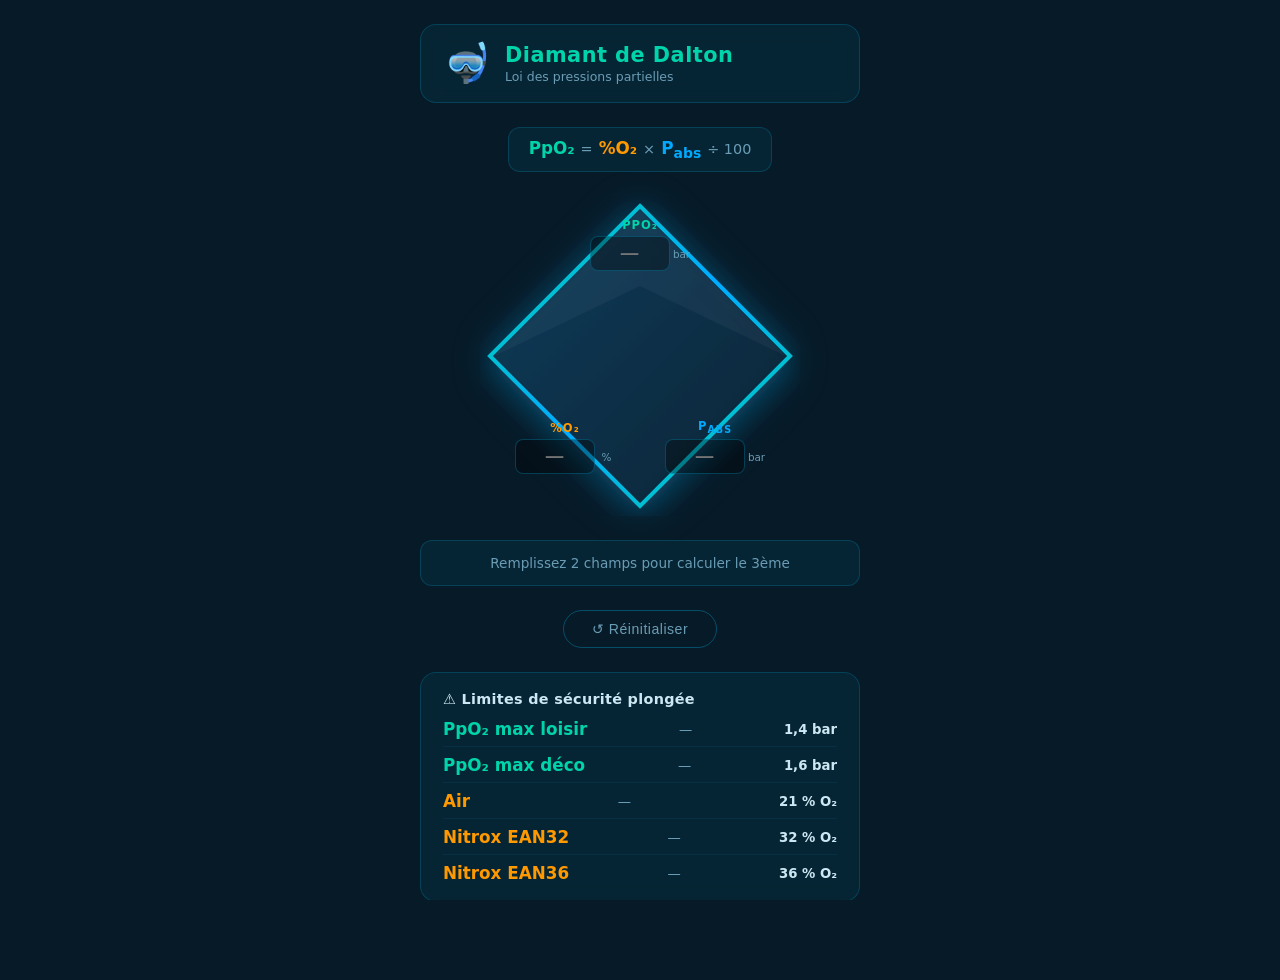
==== index.html @ 1effd00e "feat: PWA Diamant de Dalton — thème plongée sous-marine - Interface diamant SVG avec glassmorphism e" ====
<!DOCTYPE html>
<html lang="fr">
<head>
  <meta charset="UTF-8" />
  <meta name="viewport" content="width=device-width, initial-scale=1.0" />
  <meta name="theme-color" content="#0a2a3a" />
  <meta name="description" content="Calculette du Diamant de Dalton — Loi des pressions partielles" />
  <link rel="manifest" href="manifest.json" />
  <link rel="apple-touch-icon" href="icons/icon-192.png" />
  <title>Diamant de Dalton</title>
  <link rel="stylesheet" href="style.css" />
</head>
<body>

  <!-- Bulles de fond -->
  <div class="bubbles" aria-hidden="true">
    <span></span><span></span><span></span><span></span>
    <span></span><span></span><span></span><span></span>
    <span></span><span></span>
  </div>

  <main class="app">

    <header class="app-header">
      <div class="header-icon">🤿</div>
      <div>
        <h1>Diamant de Dalton</h1>
        <p class="subtitle">Loi des pressions partielles</p>
      </div>
    </header>

    <p class="formula-label">
      <span class="var ppo2-color">PpO₂</span>
      <span class="op">=</span>
      <span class="var pct-color">%O₂</span>
      <span class="op">×</span>
      <span class="var pabs-color">P<sub>abs</sub></span>
      <span class="op">÷ 100</span>
    </p>

    <!-- Diamant -->
    <div class="diamond-wrapper" role="region" aria-label="Diamant de Dalton">
      <svg class="diamond-svg" viewBox="0 0 320 320" xmlns="http://www.w3.org/2000/svg" aria-hidden="true">
        <!-- Ombre portée -->
        <defs>
          <filter id="glow">
            <feGaussianBlur stdDeviation="4" result="coloredBlur"/>
            <feMerge>
              <feMergeNode in="coloredBlur"/>
              <feMergeNode in="SourceGraphic"/>
            </feMerge>
          </filter>
          <filter id="shadow">
            <feDropShadow dx="0" dy="8" stdDeviation="12" flood-color="#0a4a6a" flood-opacity="0.7"/>
          </filter>
          <linearGradient id="diamondFill" x1="0%" y1="0%" x2="100%" y2="100%">
            <stop offset="0%" style="stop-color:#0d3d5c;stop-opacity:0.92"/>
            <stop offset="100%" style="stop-color:#072030;stop-opacity:0.92"/>
          </linearGradient>
          <linearGradient id="borderGrad" x1="0%" y1="0%" x2="100%" y2="100%">
            <stop offset="0%" style="stop-color:#00d4aa"/>
            <stop offset="50%" style="stop-color:#00aaff"/>
            <stop offset="100%" style="stop-color:#00d4aa"/>
          </linearGradient>
        </defs>

        <!-- Fond diamant -->
        <polygon points="160,10 310,160 160,310 10,160"
                 fill="url(#diamondFill)"
                 stroke="url(#borderGrad)"
                 stroke-width="4"
                 filter="url(#shadow)" />

        <!-- Reflet vitre -->
        <polygon points="160,14 306,160 160,90 14,160"
                 fill="white" opacity="0.04" />

        <!-- Ligne horizontale rouge -->
        <line x1="14" y1="160" x2="306" y2="160"
              stroke="#ff4d6a" stroke-width="2.5" filter="url(#glow)" />

        <!-- Ligne verticale bleue -->
        <line x1="160" y1="160" x2="160" y2="306"
              stroke="#00aaff" stroke-width="2.5" filter="url(#glow)" />
      </svg>

      <!-- Champ PpO2 — quadrant haut -->
      <div class="field-zone zone-top" id="zone-ppo2">
        <label for="ppo2">PpO₂</label>
        <div class="input-row">
          <input type="number" id="ppo2" placeholder="—" step="0.001" min="0" inputmode="decimal" />
          <span class="unit">bar</span>
        </div>
      </div>

      <!-- Champ %O2 — quadrant bas-gauche -->
      <div class="field-zone zone-bottom-left" id="zone-pct">
        <label for="pct">%O₂</label>
        <div class="input-row">
          <input type="number" id="pct" placeholder="—" step="0.1" min="0" max="100" inputmode="decimal" />
          <span class="unit">%</span>
        </div>
      </div>

      <!-- Champ Pabs — quadrant bas-droit -->
      <div class="field-zone zone-bottom-right" id="zone-pabs">
        <label for="pabs">P<sub>abs</sub></label>
        <div class="input-row">
          <input type="number" id="pabs" placeholder="—" step="0.1" min="0" inputmode="decimal" />
          <span class="unit">bar</span>
        </div>
      </div>
    </div>

    <!-- Message d'état -->
    <div class="status-bar" id="status" aria-live="polite">
      Remplissez 2 champs pour calculer le 3ème
    </div>

    <!-- Bouton reset -->
    <button class="btn-reset" id="btn-reset" aria-label="Réinitialiser les champs">
      ↺ Réinitialiser
    </button>

    <!-- Info contextuelle plongée -->
    <section class="info-card">
      <h2>⚠️ Limites de sécurité plongée</h2>
      <ul>
        <li><span class="var ppo2-color">PpO₂ max loisir</span> — <strong>1,4 bar</strong></li>
        <li><span class="var ppo2-color">PpO₂ max déco</span> — <strong>1,6 bar</strong></li>
        <li><span class="var pct-color">Air</span> — <strong>21 % O₂</strong></li>
        <li><span class="var pct-color">Nitrox EAN32</span> — <strong>32 % O₂</strong></li>
        <li><span class="var pct-color">Nitrox EAN36</span> — <strong>36 % O₂</strong></li>
      </ul>
    </section>

    <footer class="app-footer">
      Diamant de Dalton · PWA hors ligne
    </footer>

  </main>

  <script src="app.js"></script>
  <script>
    if ('serviceWorker' in navigator) {
      navigator.serviceWorker.register('sw.js');
    }
  </script>
</body>
</html>
---- style.css ----
/* ── Reset & base ── */
*, *::before, *::after { box-sizing: border-box; margin: 0; padding: 0; }

:root {
  --bg-deep:    #071a27;
  --bg-mid:     #0a2a3a;
  --bg-card:    rgba(0, 180, 220, 0.07);
  --border:     rgba(0, 200, 255, 0.18);
  --teal:       #00d4aa;
  --blue:       #00aaff;
  --red:        #ff4d6a;
  --text:       #cce8f4;
  --text-dim:   #6a9db5;
  --radius:     16px;
  --font:       'Segoe UI', system-ui, sans-serif;
}

html, body {
  height: 100%;
  font-family: var(--font);
  background: var(--bg-deep);
  color: var(--text);
  overflow-x: hidden;
}

/* ── Bulles animées ── */
.bubbles {
  position: fixed;
  inset: 0;
  pointer-events: none;
  overflow: hidden;
  z-index: 0;
}
.bubbles span {
  position: absolute;
  bottom: -60px;
  border-radius: 50%;
  background: rgba(0, 200, 255, 0.08);
  border: 1px solid rgba(0, 200, 255, 0.15);
  animation: rise linear infinite;
}
.bubbles span:nth-child(1)  { width:20px;height:20px;left:10%;animation-duration:9s;animation-delay:0s; }
.bubbles span:nth-child(2)  { width:12px;height:12px;left:22%;animation-duration:7s;animation-delay:1.5s; }
.bubbles span:nth-child(3)  { width:30px;height:30px;left:35%;animation-duration:11s;animation-delay:0.5s; }
.bubbles span:nth-child(4)  { width:10px;height:10px;left:48%;animation-duration:8s;animation-delay:3s; }
.bubbles span:nth-child(5)  { width:24px;height:24px;left:60%;animation-duration:10s;animation-delay:1s; }
.bubbles span:nth-child(6)  { width:16px;height:16px;left:72%;animation-duration:6s;animation-delay:2s; }
.bubbles span:nth-child(7)  { width:8px;height:8px;left:82%;animation-duration:12s;animation-delay:0.8s; }
.bubbles span:nth-child(8)  { width:28px;height:28px;left:5%;animation-duration:9.5s;animation-delay:4s; }
.bubbles span:nth-child(9)  { width:14px;height:14px;left:90%;animation-duration:7.5s;animation-delay:2.5s; }
.bubbles span:nth-child(10) { width:18px;height:18px;left:55%;animation-duration:8.5s;animation-delay:1.2s; }

@keyframes rise {
  0%   { transform: translateY(0) scale(1); opacity: 0; }
  10%  { opacity: 1; }
  90%  { opacity: 0.6; }
  100% { transform: translateY(-110vh) scale(0.6); opacity: 0; }
}

/* ── Layout ── */
.app {
  position: relative;
  z-index: 1;
  max-width: 480px;
  margin: 0 auto;
  padding: 24px 20px 40px;
  display: flex;
  flex-direction: column;
  align-items: center;
  gap: 24px;
}

/* ── Header ── */
.app-header {
  display: flex;
  align-items: center;
  gap: 14px;
  align-self: stretch;
  padding: 18px 22px;
  background: var(--bg-card);
  border: 1px solid var(--border);
  border-radius: var(--radius);
  backdrop-filter: blur(10px);
}
.header-icon { font-size: 2.4rem; line-height: 1; }
h1 {
  font-size: 1.3rem;
  font-weight: 700;
  color: var(--teal);
  letter-spacing: 0.5px;
}
.subtitle {
  font-size: 0.78rem;
  color: var(--text-dim);
  margin-top: 2px;
}

/* ── Formule ── */
.formula-label {
  font-size: 1rem;
  display: flex;
  align-items: baseline;
  gap: 6px;
  background: var(--bg-card);
  border: 1px solid var(--border);
  border-radius: 12px;
  padding: 10px 20px;
  flex-wrap: wrap;
  justify-content: center;
}
.var        { font-weight: 700; font-size: 1.05rem; }
.ppo2-color { color: var(--teal); }
.pct-color  { color: #ff9900; }
.pabs-color { color: var(--blue); }
.op         { color: var(--text-dim); font-size: 0.9rem; }

/* ── Diamant SVG ── */
.diamond-wrapper {
  position: relative;
  width: 320px;
  height: 320px;
  flex-shrink: 0;
}
.diamond-svg {
  position: absolute;
  inset: 0;
  width: 100%;
  height: 100%;
  filter: drop-shadow(0 0 18px rgba(0, 180, 255, 0.25));
}

/* ── Zones de champs dans le diamant ── */
.field-zone {
  position: absolute;
  display: flex;
  flex-direction: column;
  align-items: center;
  justify-content: center;
  gap: 4px;
}

/* Haut : PpO2 */
.zone-top {
  top: 22px;
  left: 50%;
  transform: translateX(-50%);
  width: 160px;
  text-align: center;
}

/* Bas-gauche : %O2 */
.zone-bottom-left {
  bottom: 42px;
  left: 20px;
  width: 130px;
  text-align: center;
}

/* Bas-droit : Pabs */
.zone-bottom-right {
  bottom: 42px;
  right: 20px;
  width: 130px;
  text-align: center;
}

.field-zone label {
  font-size: 0.72rem;
  font-weight: 600;
  letter-spacing: 1px;
  text-transform: uppercase;
  color: var(--text-dim);
  pointer-events: none;
}

.input-row {
  display: flex;
  align-items: center;
  gap: 3px;
}

.field-zone input {
  width: 80px;
  background: rgba(0, 0, 0, 0.35);
  border: 1.5px solid rgba(0, 200, 255, 0.25);
  border-radius: 8px;
  color: #fff;
  font-size: 1.1rem;
  font-weight: 600;
  text-align: center;
  padding: 6px 4px;
  outline: none;
  transition: border-color 0.2s, box-shadow 0.2s, background 0.2s;
  -moz-appearance: textfield;
}
.field-zone input::-webkit-inner-spin-button,
.field-zone input::-webkit-outer-spin-button { -webkit-appearance: none; }

.field-zone input:focus {
  border-color: var(--teal);
  box-shadow: 0 0 0 3px rgba(0, 212, 170, 0.18);
  background: rgba(0, 0, 0, 0.5);
}

/* Champ calculé */
.field-zone input.computed {
  background: rgba(0, 212, 170, 0.1);
  border-color: var(--teal);
  color: var(--teal);
  animation: pulse-in 0.35s ease;
}
.field-zone input.computed-warning {
  background: rgba(255, 77, 106, 0.1);
  border-color: var(--red);
  color: var(--red);
  animation: pulse-in 0.35s ease;
}

@keyframes pulse-in {
  0%   { transform: scale(0.92); opacity: 0.4; }
  60%  { transform: scale(1.04); }
  100% { transform: scale(1);    opacity: 1; }
}

.unit {
  font-size: 0.65rem;
  color: var(--text-dim);
  min-width: 18px;
}

/* ── Zone couleurs ── */
#zone-ppo2 label  { color: var(--teal); }
#zone-pct  label  { color: #ff9900; }
#zone-pabs label  { color: var(--blue); }

/* ── Barre de statut ── */
.status-bar {
  width: 100%;
  background: var(--bg-card);
  border: 1px solid var(--border);
  border-radius: 12px;
  padding: 12px 18px;
  font-size: 0.85rem;
  color: var(--text-dim);
  text-align: center;
  min-height: 46px;
  display: flex;
  align-items: center;
  justify-content: center;
  transition: color 0.3s, border-color 0.3s;
}
.status-bar.ok      { color: var(--teal);  border-color: rgba(0,212,170,0.4); }
.status-bar.warning { color: var(--red);   border-color: rgba(255,77,106,0.4); }

/* ── Bouton reset ── */
.btn-reset {
  background: transparent;
  border: 1.5px solid rgba(0, 200, 255, 0.3);
  border-radius: 24px;
  color: var(--text-dim);
  font-size: 0.88rem;
  padding: 10px 28px;
  cursor: pointer;
  transition: all 0.2s;
  letter-spacing: 0.5px;
}
.btn-reset:hover {
  border-color: var(--teal);
  color: var(--teal);
  background: rgba(0, 212, 170, 0.07);
}
.btn-reset:active { transform: scale(0.96); }

/* ── Carte info ── */
.info-card {
  width: 100%;
  background: var(--bg-card);
  border: 1px solid var(--border);
  border-radius: var(--radius);
  padding: 18px 22px;
  backdrop-filter: blur(8px);
}
.info-card h2 {
  font-size: 0.9rem;
  font-weight: 700;
  color: var(--text);
  margin-bottom: 12px;
  letter-spacing: 0.3px;
}
.info-card ul {
  list-style: none;
  display: flex;
  flex-direction: column;
  gap: 8px;
}
.info-card li {
  font-size: 0.83rem;
  color: var(--text-dim);
  display: flex;
  justify-content: space-between;
  align-items: center;
  padding-bottom: 7px;
  border-bottom: 1px solid rgba(0,200,255,0.07);
}
.info-card li:last-child { border-bottom: none; padding-bottom: 0; }
.info-card strong { color: var(--text); font-weight: 600; }

/* ── Footer ── */
.app-footer {
  font-size: 0.72rem;
  color: var(--text-dim);
  opacity: 0.5;
  letter-spacing: 0.5px;
}

/* ── Responsive ── */
@media (max-width: 360px) {
  .diamond-wrapper { width: 280px; height: 280px; }
  .zone-top        { width: 140px; }
  .zone-bottom-left, .zone-bottom-right { width: 110px; }
  .field-zone input { width: 68px; font-size: 1rem; }
}
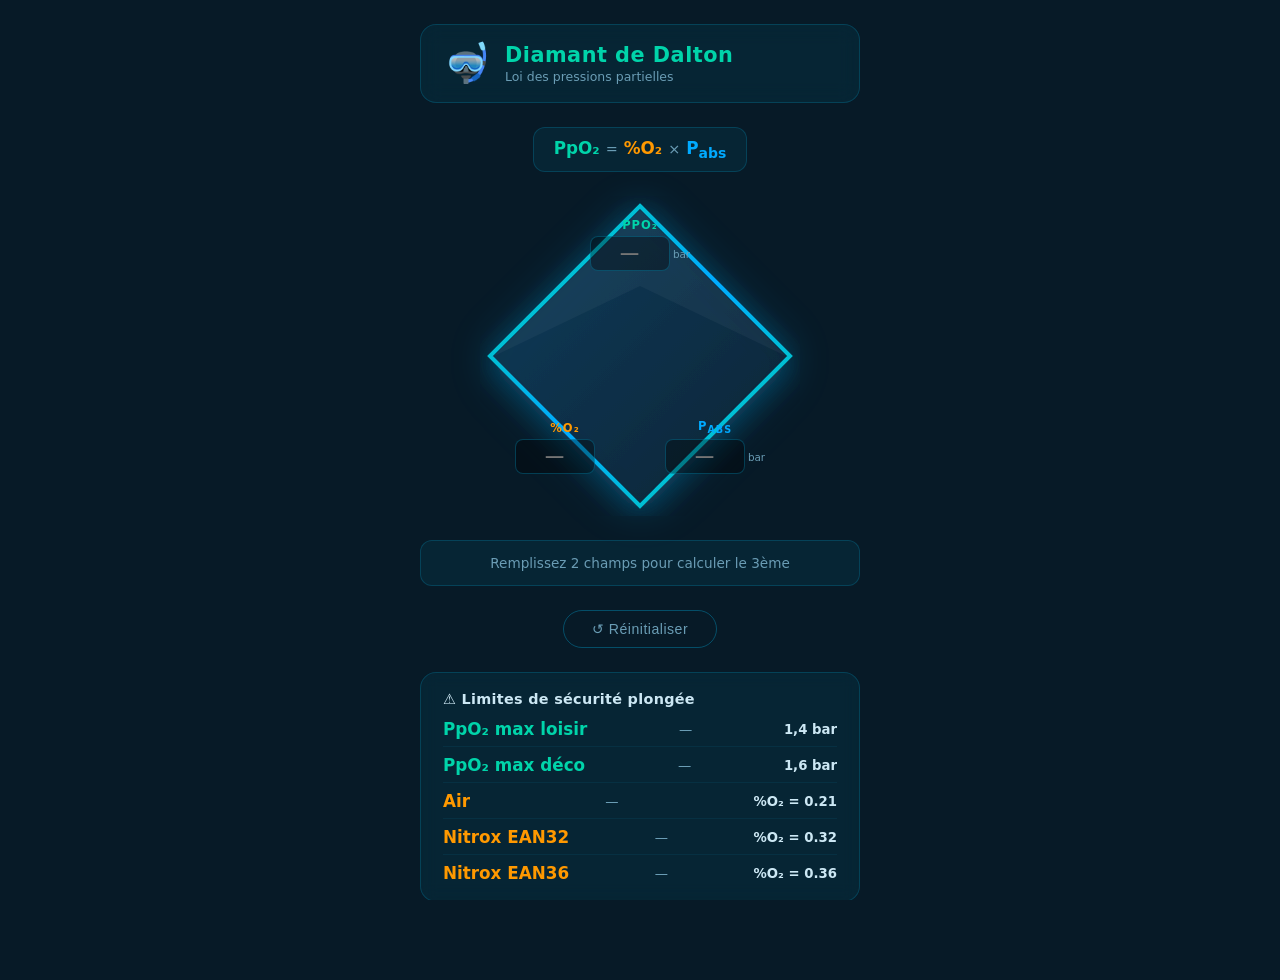
==== commit 8953efab: "fix: formules Dalton sans division par 100 PpO2 = %O2 * Pabs  (où %O2 est une fraction 0-1) %O2  = P" ====
--- a/index.html
+++ b/index.html
@@ -35,7 +35,6 @@
       <span class="var pct-color">%O₂</span>
       <span class="op">×</span>
       <span class="var pabs-color">P<sub>abs</sub></span>
-      <span class="op">÷ 100</span>
     </p>
 
     <!-- Diamant -->
@@ -97,8 +96,8 @@
       <div class="field-zone zone-bottom-left" id="zone-pct">
         <label for="pct">%O₂</label>
         <div class="input-row">
-          <input type="number" id="pct" placeholder="—" step="0.1" min="0" max="100" inputmode="decimal" />
-          <span class="unit">%</span>
+          <input type="number" id="pct" placeholder="—" step="0.001" min="0" max="1" inputmode="decimal" />
+          <span class="unit"></span>
         </div>
       </div>
 
@@ -128,9 +127,9 @@
       <ul>
         <li><span class="var ppo2-color">PpO₂ max loisir</span> — <strong>1,4 bar</strong></li>
         <li><span class="var ppo2-color">PpO₂ max déco</span> — <strong>1,6 bar</strong></li>
-        <li><span class="var pct-color">Air</span> — <strong>21 % O₂</strong></li>
-        <li><span class="var pct-color">Nitrox EAN32</span> — <strong>32 % O₂</strong></li>
-        <li><span class="var pct-color">Nitrox EAN36</span> — <strong>36 % O₂</strong></li>
+        <li><span class="var pct-color">Air</span> — <strong>%O₂ = 0.21</strong></li>
+        <li><span class="var pct-color">Nitrox EAN32</span> — <strong>%O₂ = 0.32</strong></li>
+        <li><span class="var pct-color">Nitrox EAN36</span> — <strong>%O₂ = 0.36</strong></li>
       </ul>
     </section>
 
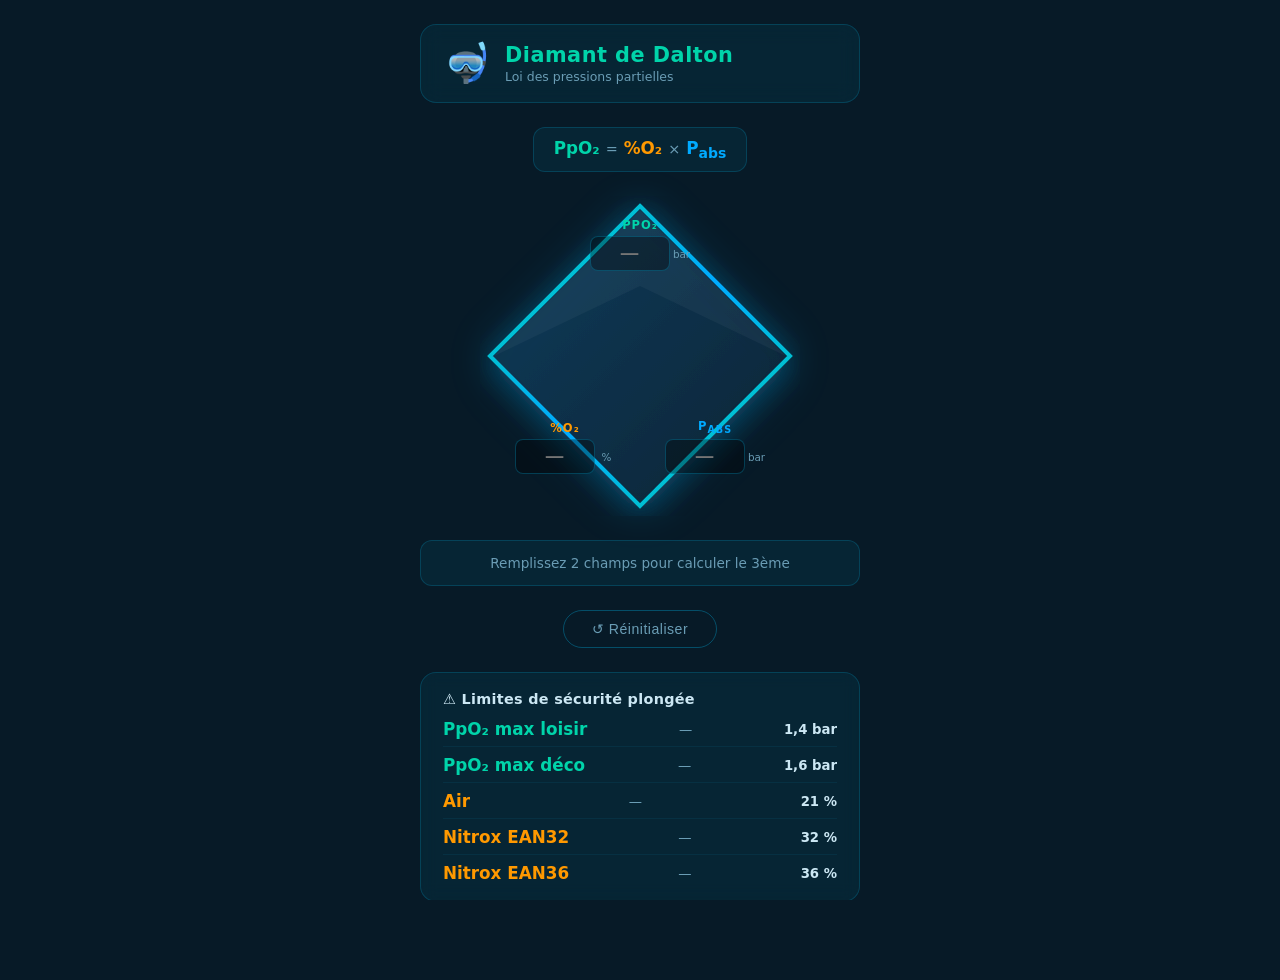
==== commit 757a5201: "fix: %O2 en pourcentage (0-100) avec division interne par 100 https://claude.ai/code/session_01TVyzd" ====
--- a/index.html
+++ b/index.html
@@ -96,8 +96,8 @@
       <div class="field-zone zone-bottom-left" id="zone-pct">
         <label for="pct">%O₂</label>
         <div class="input-row">
-          <input type="number" id="pct" placeholder="—" step="0.001" min="0" max="1" inputmode="decimal" />
-          <span class="unit"></span>
+          <input type="number" id="pct" placeholder="—" step="0.1" min="0" max="100" inputmode="decimal" />
+          <span class="unit">%</span>
         </div>
       </div>
 
@@ -127,9 +127,9 @@
       <ul>
         <li><span class="var ppo2-color">PpO₂ max loisir</span> — <strong>1,4 bar</strong></li>
         <li><span class="var ppo2-color">PpO₂ max déco</span> — <strong>1,6 bar</strong></li>
-        <li><span class="var pct-color">Air</span> — <strong>%O₂ = 0.21</strong></li>
-        <li><span class="var pct-color">Nitrox EAN32</span> — <strong>%O₂ = 0.32</strong></li>
-        <li><span class="var pct-color">Nitrox EAN36</span> — <strong>%O₂ = 0.36</strong></li>
+        <li><span class="var pct-color">Air</span> — <strong>21 %</strong></li>
+        <li><span class="var pct-color">Nitrox EAN32</span> — <strong>32 %</strong></li>
+        <li><span class="var pct-color">Nitrox EAN36</span> — <strong>36 %</strong></li>
       </ul>
     </section>
 
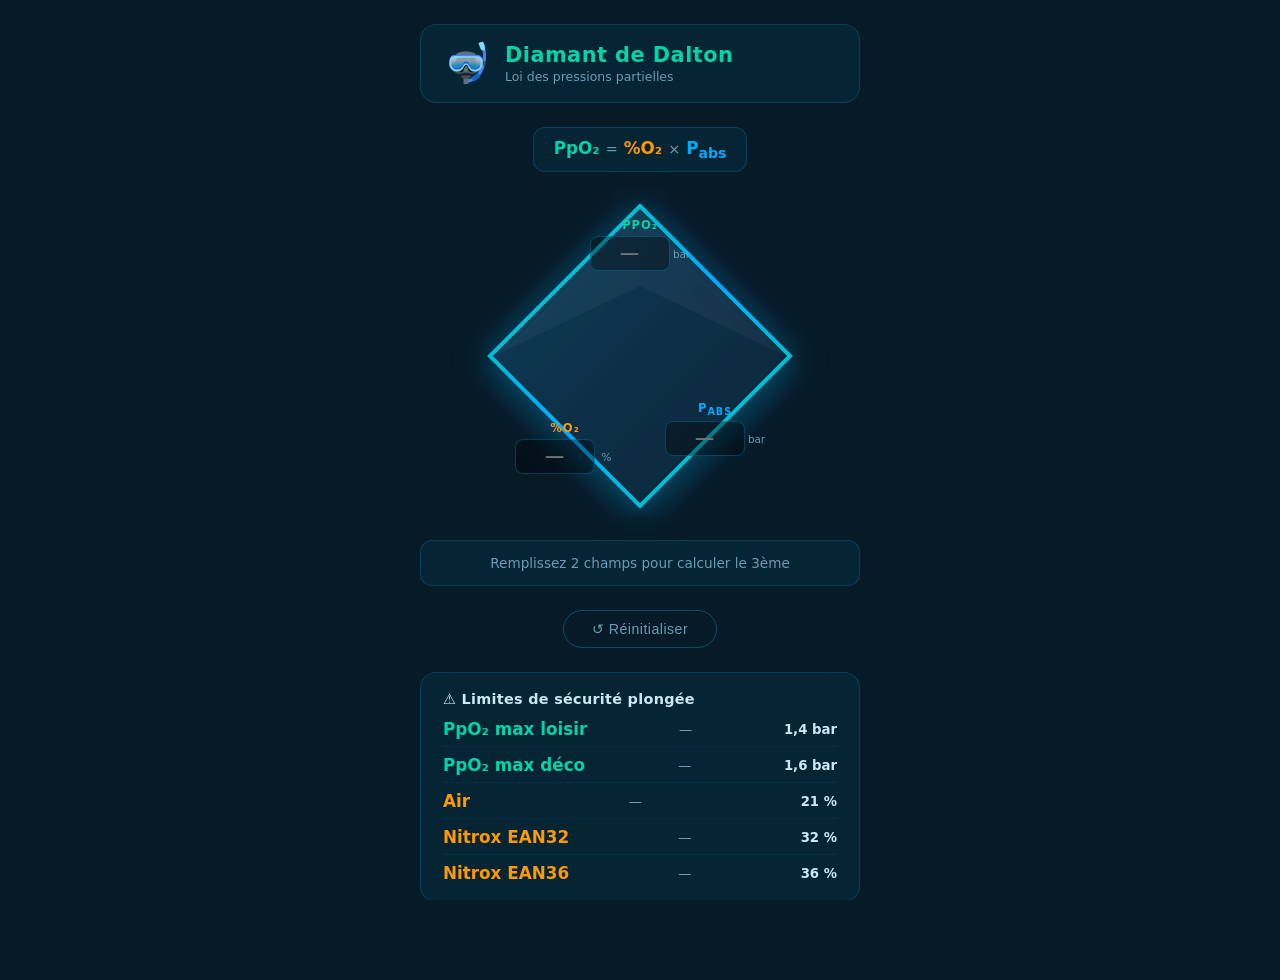
==== commit d1eca805: "feat: affichage profondeur en mètres sous le champ Pabs (Pabs - 1) × 10 = profondeur en m Ex: 1.6 ba" ====
--- a/index.html
+++ b/index.html
@@ -87,7 +87,7 @@
       <div class="field-zone zone-top" id="zone-ppo2">
         <label for="ppo2">PpO₂</label>
         <div class="input-row">
-          <input type="number" id="ppo2" placeholder="—" step="0.001" min="0" inputmode="decimal" />
+          <input type="text" id="ppo2" placeholder="—" inputmode="decimal" autocomplete="off" />
           <span class="unit">bar</span>
         </div>
       </div>
@@ -96,7 +96,7 @@
       <div class="field-zone zone-bottom-left" id="zone-pct">
         <label for="pct">%O₂</label>
         <div class="input-row">
-          <input type="number" id="pct" placeholder="—" step="0.1" min="0" max="100" inputmode="decimal" />
+          <input type="text" id="pct" placeholder="—" inputmode="decimal" autocomplete="off" />
           <span class="unit">%</span>
         </div>
       </div>
@@ -105,9 +105,10 @@
       <div class="field-zone zone-bottom-right" id="zone-pabs">
         <label for="pabs">P<sub>abs</sub></label>
         <div class="input-row">
-          <input type="number" id="pabs" placeholder="—" step="0.1" min="0" inputmode="decimal" />
+          <input type="text" id="pabs" placeholder="—" inputmode="decimal" autocomplete="off" />
           <span class="unit">bar</span>
         </div>
+        <span class="depth-hint" id="depth-hint"></span>
       </div>
     </div>
 
--- a/style.css
+++ b/style.css
@@ -228,6 +228,14 @@
   min-width: 18px;
 }
 
+.depth-hint {
+  font-size: 0.68rem;
+  color: var(--blue);
+  font-weight: 600;
+  min-height: 14px;
+  letter-spacing: 0.3px;
+}
+
 /* ── Zone couleurs ── */
 #zone-ppo2 label  { color: var(--teal); }
 #zone-pct  label  { color: #ff9900; }
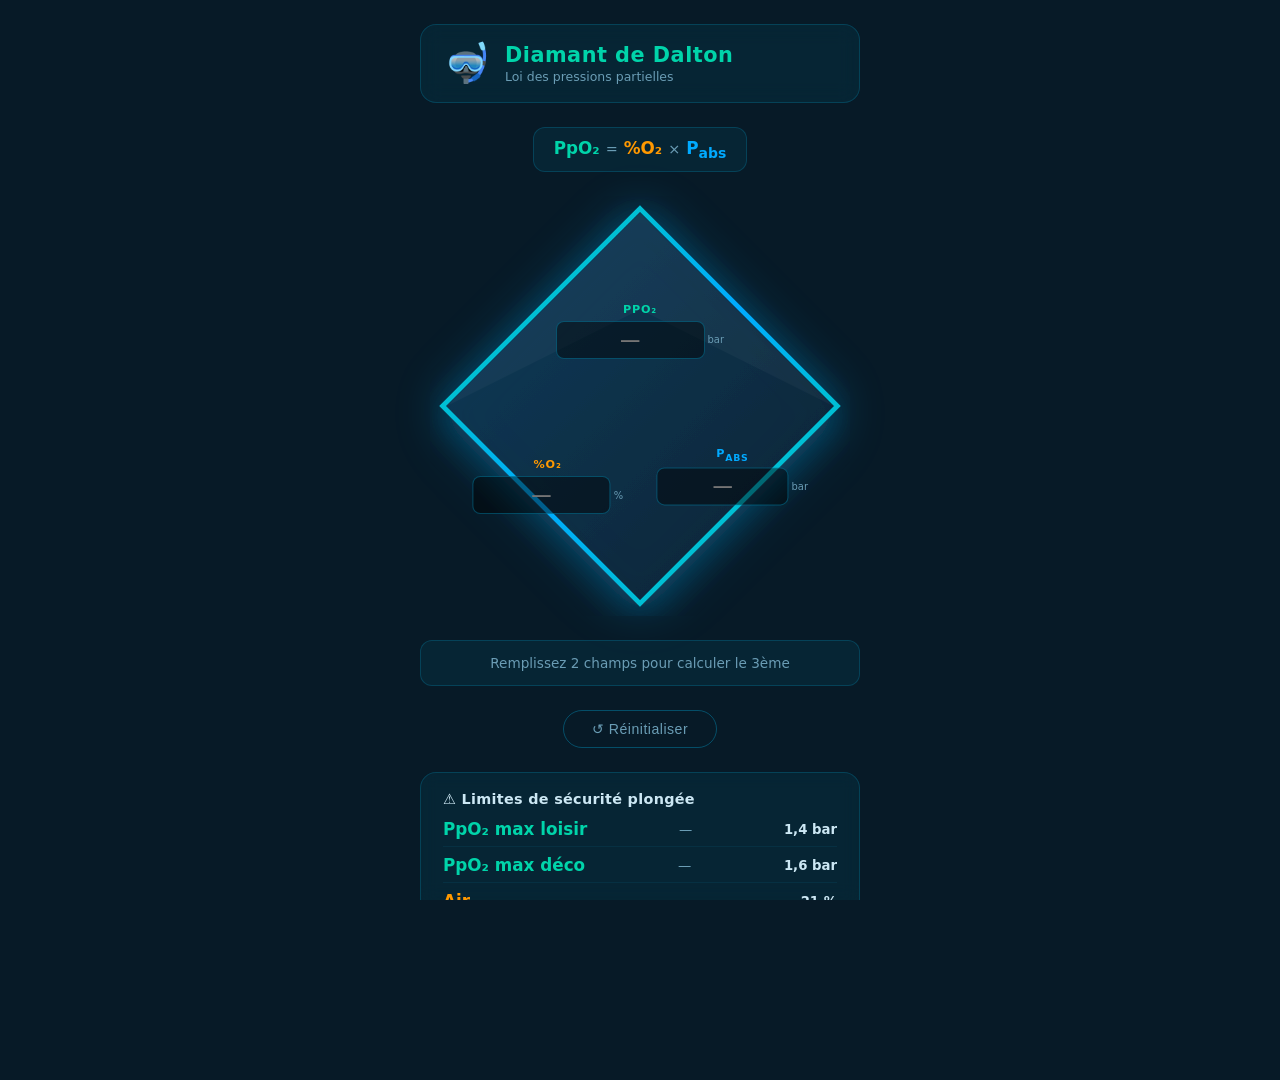
==== commit dc3eb35b: "feat: diamant agrandi pleine largeur, champs à l'intérieur - Diamond 420px (94vw), positionnement % " ====
--- a/index.html
+++ b/index.html
@@ -39,8 +39,7 @@
 
     <!-- Diamant -->
     <div class="diamond-wrapper" role="region" aria-label="Diamant de Dalton">
-      <svg class="diamond-svg" viewBox="0 0 320 320" xmlns="http://www.w3.org/2000/svg" aria-hidden="true">
-        <!-- Ombre portée -->
+      <svg class="diamond-svg" viewBox="0 0 400 400" xmlns="http://www.w3.org/2000/svg" aria-hidden="true">
         <defs>
           <filter id="glow">
             <feGaussianBlur stdDeviation="4" result="coloredBlur"/>
@@ -50,11 +49,11 @@
             </feMerge>
           </filter>
           <filter id="shadow">
-            <feDropShadow dx="0" dy="8" stdDeviation="12" flood-color="#0a4a6a" flood-opacity="0.7"/>
+            <feDropShadow dx="0" dy="10" stdDeviation="14" flood-color="#0a4a6a" flood-opacity="0.7"/>
           </filter>
           <linearGradient id="diamondFill" x1="0%" y1="0%" x2="100%" y2="100%">
-            <stop offset="0%" style="stop-color:#0d3d5c;stop-opacity:0.92"/>
-            <stop offset="100%" style="stop-color:#072030;stop-opacity:0.92"/>
+            <stop offset="0%" style="stop-color:#0d3d5c;stop-opacity:0.95"/>
+            <stop offset="100%" style="stop-color:#072030;stop-opacity:0.95"/>
           </linearGradient>
           <linearGradient id="borderGrad" x1="0%" y1="0%" x2="100%" y2="100%">
             <stop offset="0%" style="stop-color:#00d4aa"/>
@@ -64,22 +63,22 @@
         </defs>
 
         <!-- Fond diamant -->
-        <polygon points="160,10 310,160 160,310 10,160"
+        <polygon points="200,12 388,200 200,388 12,200"
                  fill="url(#diamondFill)"
                  stroke="url(#borderGrad)"
-                 stroke-width="4"
+                 stroke-width="4.5"
                  filter="url(#shadow)" />
 
-        <!-- Reflet vitre -->
-        <polygon points="160,14 306,160 160,90 14,160"
-                 fill="white" opacity="0.04" />
+        <!-- Reflet vitre haut -->
+        <polygon points="200,16 384,200 200,108 16,200"
+                 fill="white" opacity="0.03" />
 
-        <!-- Ligne horizontale rouge -->
-        <line x1="14" y1="160" x2="306" y2="160"
+        <!-- Ligne horizontale rouge : arête gauche → arête droite -->
+        <line x1="16" y1="200" x2="384" y2="200"
               stroke="#ff4d6a" stroke-width="2.5" filter="url(#glow)" />
 
-        <!-- Ligne verticale bleue -->
-        <line x1="160" y1="160" x2="160" y2="306"
+        <!-- Ligne verticale bleue : centre → sommet bas -->
+        <line x1="200" y1="200" x2="200" y2="384"
               stroke="#00aaff" stroke-width="2.5" filter="url(#glow)" />
       </svg>
 
--- a/style.css
+++ b/style.css
@@ -117,16 +117,17 @@
 /* ── Diamant SVG ── */
 .diamond-wrapper {
   position: relative;
-  width: 320px;
-  height: 320px;
+  width: min(420px, 94vw);
+  aspect-ratio: 1;
   flex-shrink: 0;
+  align-self: center;
 }
 .diamond-svg {
   position: absolute;
   inset: 0;
   width: 100%;
   height: 100%;
-  filter: drop-shadow(0 0 18px rgba(0, 180, 255, 0.25));
+  filter: drop-shadow(0 0 22px rgba(0, 180, 255, 0.3));
 }
 
 /* ── Zones de champs dans le diamant ── */
@@ -135,82 +136,78 @@
   display: flex;
   flex-direction: column;
   align-items: center;
+  gap: 5px;
+  transform: translate(-50%, -50%);
+  text-align: center;
+}
+
+/* Haut : PpO2 — centroïde du triangle supérieur */
+.zone-top {
+  left: 50%;
+  top: 32%;
+  width: 40%;
+}
+
+/* Bas-gauche : %O2 — centroïde du triangle bas-gauche */
+.zone-bottom-left {
+  left: 28%;
+  top: 69%;
+  width: 36%;
+}
+
+/* Bas-droit : Pabs — centroïde du triangle bas-droit */
+.zone-bottom-right {
+  left: 72%;
+  top: 69%;
+  width: 36%;
+}
+
+.field-zone label {
+  font-size: 0.7rem;
+  font-weight: 700;
+  letter-spacing: 0.8px;
+  text-transform: uppercase;
+  pointer-events: none;
+}
+
+.input-row {
+  display: flex;
+  align-items: center;
   justify-content: center;
-  gap: 4px;
-}
-
-/* Haut : PpO2 */
-.zone-top {
-  top: 22px;
-  left: 50%;
-  transform: translateX(-50%);
-  width: 160px;
-  text-align: center;
-}
-
-/* Bas-gauche : %O2 */
-.zone-bottom-left {
-  bottom: 42px;
-  left: 20px;
-  width: 130px;
-  text-align: center;
-}
-
-/* Bas-droit : Pabs */
-.zone-bottom-right {
-  bottom: 42px;
-  right: 20px;
-  width: 130px;
-  text-align: center;
-}
-
-.field-zone label {
-  font-size: 0.72rem;
-  font-weight: 600;
-  letter-spacing: 1px;
-  text-transform: uppercase;
-  color: var(--text-dim);
-  pointer-events: none;
-}
-
-.input-row {
-  display: flex;
-  align-items: center;
   gap: 3px;
+  width: 100%;
 }
 
 .field-zone input {
-  width: 80px;
-  background: rgba(0, 0, 0, 0.35);
-  border: 1.5px solid rgba(0, 200, 255, 0.25);
+  flex: 1;
+  min-width: 0;
+  background: rgba(0, 0, 0, 0.45);
+  border: 1.5px solid rgba(0, 200, 255, 0.3);
   border-radius: 8px;
   color: #fff;
-  font-size: 1.1rem;
-  font-weight: 600;
+  font-size: 1.15rem;
+  font-weight: 700;
   text-align: center;
-  padding: 6px 4px;
+  padding: 7px 4px;
   outline: none;
   transition: border-color 0.2s, box-shadow 0.2s, background 0.2s;
-  -moz-appearance: textfield;
-}
-.field-zone input::-webkit-inner-spin-button,
-.field-zone input::-webkit-outer-spin-button { -webkit-appearance: none; }
+}
 
 .field-zone input:focus {
   border-color: var(--teal);
-  box-shadow: 0 0 0 3px rgba(0, 212, 170, 0.18);
-  background: rgba(0, 0, 0, 0.5);
+  box-shadow: 0 0 0 3px rgba(0, 212, 170, 0.2);
+  background: rgba(0, 0, 0, 0.6);
 }
 
 /* Champ calculé */
 .field-zone input.computed {
-  background: rgba(0, 212, 170, 0.1);
+  background: rgba(0, 212, 170, 0.12);
   border-color: var(--teal);
   color: var(--teal);
   animation: pulse-in 0.35s ease;
 }
 .field-zone input.computed-warning {
-  background: rgba(255, 77, 106, 0.1);
+  background: rgba(255, 77, 106, 0.12);
   border-color: var(--red);
   color: var(--red);
   animation: pulse-in 0.35s ease;
@@ -223,13 +220,13 @@
 }
 
 .unit {
-  font-size: 0.65rem;
-  color: var(--text-dim);
-  min-width: 18px;
+  font-size: 0.62rem;
+  color: var(--text-dim);
+  white-space: nowrap;
 }
 
 .depth-hint {
-  font-size: 0.68rem;
+  font-size: 0.7rem;
   color: var(--blue);
   font-weight: 600;
   min-height: 14px;
@@ -322,9 +319,7 @@
 }
 
 /* ── Responsive ── */
-@media (max-width: 360px) {
-  .diamond-wrapper { width: 280px; height: 280px; }
-  .zone-top        { width: 140px; }
-  .zone-bottom-left, .zone-bottom-right { width: 110px; }
-  .field-zone input { width: 68px; font-size: 1rem; }
-}
+@media (max-width: 340px) {
+  .field-zone input { font-size: 0.95rem; padding: 5px 3px; }
+  .field-zone label { font-size: 0.62rem; }
+}
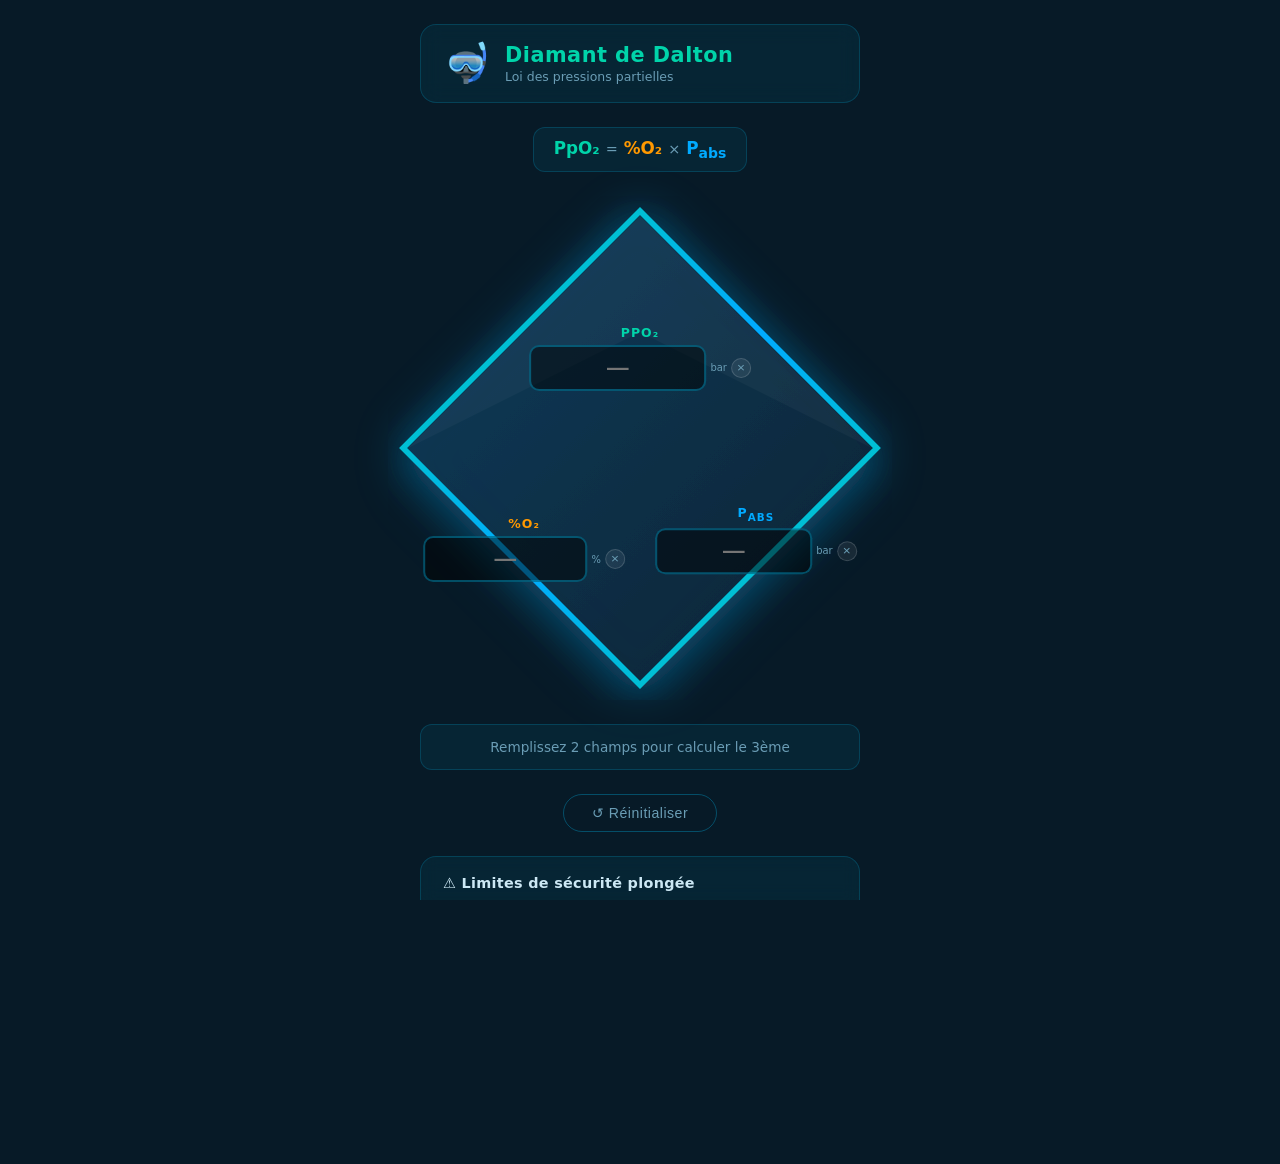
==== commit 503b42aa: "feat: diamant +20%, lisibilité améliorée, bouton × par champ - Diamond 504px (96vw), zones élargies " ====
--- a/index.html
+++ b/index.html
@@ -88,6 +88,7 @@
         <div class="input-row">
           <input type="text" id="ppo2" placeholder="—" inputmode="decimal" autocomplete="off" />
           <span class="unit">bar</span>
+          <button class="btn-clear" data-target="ppo2" tabindex="-1" aria-label="Effacer PpO₂">×</button>
         </div>
       </div>
 
@@ -97,6 +98,7 @@
         <div class="input-row">
           <input type="text" id="pct" placeholder="—" inputmode="decimal" autocomplete="off" />
           <span class="unit">%</span>
+          <button class="btn-clear" data-target="pct" tabindex="-1" aria-label="Effacer %O₂">×</button>
         </div>
       </div>
 
@@ -106,6 +108,7 @@
         <div class="input-row">
           <input type="text" id="pabs" placeholder="—" inputmode="decimal" autocomplete="off" />
           <span class="unit">bar</span>
+          <button class="btn-clear" data-target="pabs" tabindex="-1" aria-label="Effacer Pabs">×</button>
         </div>
         <span class="depth-hint" id="depth-hint"></span>
       </div>
--- a/style.css
+++ b/style.css
@@ -117,7 +117,7 @@
 /* ── Diamant SVG ── */
 .diamond-wrapper {
   position: relative;
-  width: min(420px, 94vw);
+  width: min(504px, 96vw);
   aspect-ratio: 1;
   flex-shrink: 0;
   align-self: center;
@@ -145,27 +145,27 @@
 .zone-top {
   left: 50%;
   top: 32%;
-  width: 40%;
+  width: 44%;
 }
 
 /* Bas-gauche : %O2 — centroïde du triangle bas-gauche */
 .zone-bottom-left {
-  left: 28%;
-  top: 69%;
-  width: 36%;
+  left: 27%;
+  top: 70%;
+  width: 40%;
 }
 
 /* Bas-droit : Pabs — centroïde du triangle bas-droit */
 .zone-bottom-right {
-  left: 72%;
-  top: 69%;
-  width: 36%;
+  left: 73%;
+  top: 70%;
+  width: 40%;
 }
 
 .field-zone label {
-  font-size: 0.7rem;
+  font-size: 0.78rem;
   font-weight: 700;
-  letter-spacing: 0.8px;
+  letter-spacing: 1px;
   text-transform: uppercase;
   pointer-events: none;
 }
@@ -174,24 +174,45 @@
   display: flex;
   align-items: center;
   justify-content: center;
-  gap: 3px;
+  gap: 4px;
   width: 100%;
 }
 
 .field-zone input {
   flex: 1;
   min-width: 0;
-  background: rgba(0, 0, 0, 0.45);
-  border: 1.5px solid rgba(0, 200, 255, 0.3);
-  border-radius: 8px;
+  background: rgba(0, 0, 0, 0.5);
+  border: 2px solid rgba(0, 200, 255, 0.35);
+  border-radius: 10px;
   color: #fff;
-  font-size: 1.15rem;
+  font-size: 1.35rem;
   font-weight: 700;
   text-align: center;
-  padding: 7px 4px;
+  padding: 8px 4px;
   outline: none;
   transition: border-color 0.2s, box-shadow 0.2s, background 0.2s;
 }
+
+/* ── Bouton effacer ── */
+.btn-clear {
+  background: rgba(255, 255, 255, 0.07);
+  border: 1px solid rgba(255, 255, 255, 0.15);
+  border-radius: 50%;
+  color: var(--text-dim);
+  width: 20px;
+  height: 20px;
+  font-size: 0.85rem;
+  line-height: 1;
+  cursor: pointer;
+  flex-shrink: 0;
+  padding: 0;
+  display: flex;
+  align-items: center;
+  justify-content: center;
+  transition: all 0.15s;
+}
+.btn-clear:hover  { background: rgba(255,77,106,0.2); border-color: var(--red); color: var(--red); }
+.btn-clear:active { transform: scale(0.88); }
 
 .field-zone input:focus {
   border-color: var(--teal);
